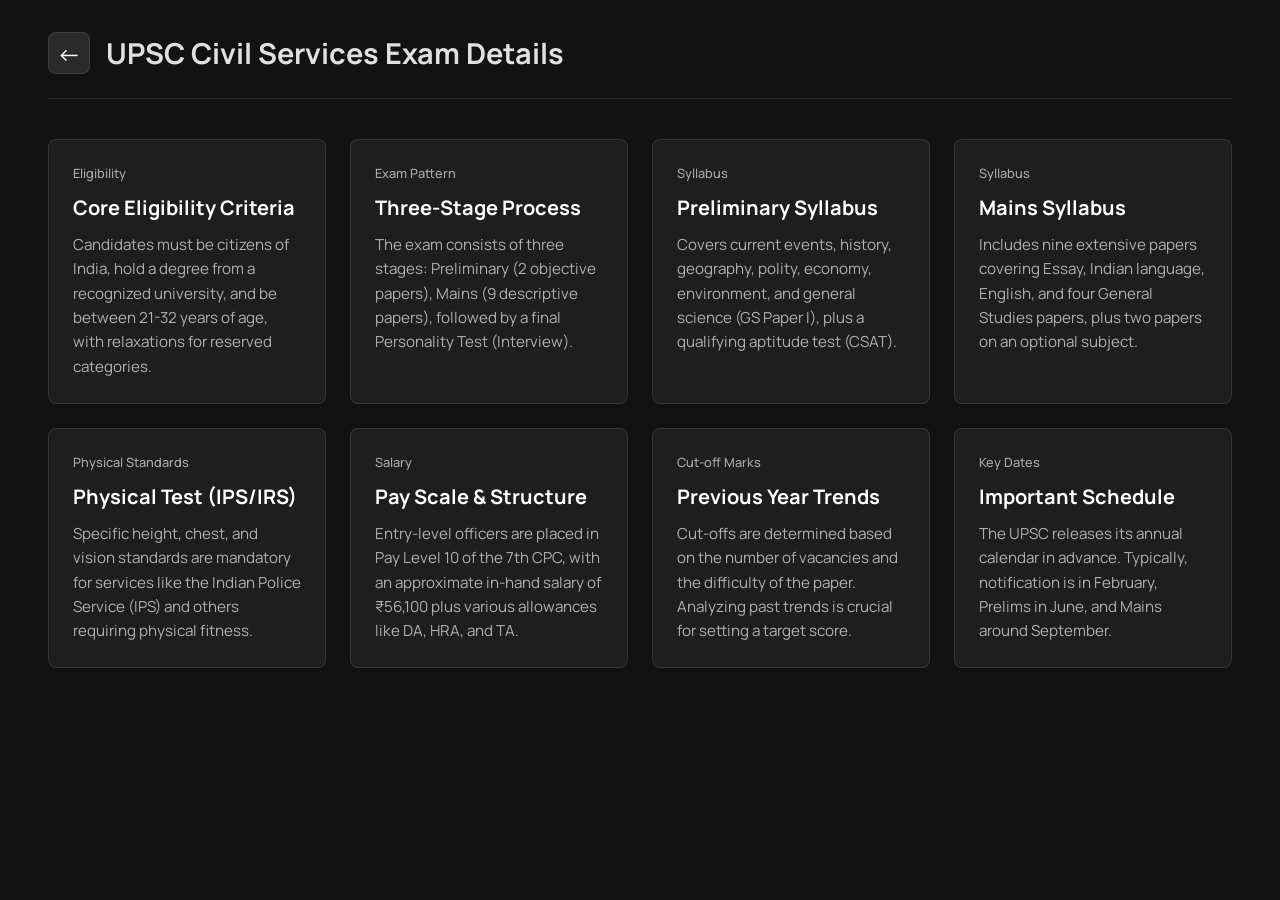
==== details.html @ 3cae5fc7 "Add details.html for UPSC Exam information This file contains the HTML structure for the UPSC Civil " ====
<!DOCTYPE html>
<html lang="en">
<head>
    <meta charset="UTF-8">
    <meta name="viewport" content="width=device-width, initial-scale=1.0">
    <title>Exam Details - GJ Terminal</title>
    <style>
        /* --- Import a modern font --- */
        @import url('https://fonts.googleapis.com/css2?family=Manrope:wght@400;500;700&display=swap');

        /* --- Global Styles & Dark Mode Background --- */
        body {
            font-family: 'Manrope', sans-serif;
            background-color: #121212; /* A slightly different dark shade */
            color: #e0e0e0;
            margin: 0;
            padding: 2rem 3rem;
        }

        /* --- Header for the details page --- */
        .details-header {
            display: flex;
            align-items: center;
            gap: 1rem;
            margin-bottom: 2.5rem;
            border-bottom: 1px solid rgba(255, 255, 255, 0.1);
            padding-bottom: 1.5rem;
        }

        .back-btn {
            background: rgba(255, 255, 255, 0.1);
            border: 1px solid rgba(255, 255, 255, 0.1);
            color: #fff;
            font-size: 1.5rem;
            border-radius: 8px;
            width: 40px;
            height: 40px;
            cursor: pointer;
            transition: background-color 0.3s ease;
            text-decoration: none; /* For the <a> tag */
            display: inline-flex;
            justify-content: center;
            align-items: center;
        }
        .back-btn:hover {
            background: rgba(255, 255, 255, 0.2);
        }

        .details-header h1 {
            margin: 0;
            font-size: 1.8rem;
        }

        /* --- NEW: Grid container for the cards --- */
        .cards-grid {
            display: grid;
            /* This creates 4 equal-width columns */
            grid-template-columns: repeat(4, 1fr);
            gap: 1.5rem; /* The space between cards */
        }

        /* --- NEW: The MDN-style Card --- */
        .info-card {
            background-color: #1e1e1e;
            border: 1px solid rgba(255, 255, 255, 0.1);
            border-radius: 8px;
            padding: 1.5rem;
            display: flex;
            flex-direction: column;
            gap: 0.75rem; /* Space between elements inside the card */
            transition: transform 0.3s ease, border-color 0.3s ease;
        }

        .info-card:hover {
            transform: translateY(-5px);
            border-color: rgba(255, 255, 255, 0.3);
        }

        /* Category tag (e.g., "Syllabus") */
        .card-category {
            font-size: 0.8rem;
            font-weight: 500;
            color: #aaa;
        }

        /* Card title */
        .card-title {
            font-size: 1.25rem;
            font-weight: 700;
            color: #fff;
            margin: 0;
        }

        /* Card description text */
        .card-description {
            font-size: 0.95rem;
            color: #b0b0b0;
            line-height: 1.6;
            margin: 0;
        }

        /* Media query for responsiveness on smaller screens */
        @media (max-width: 1200px) {
            .cards-grid {
                grid-template-columns: repeat(2, 1fr); /* 2 columns */
            }
        }
        @media (max-width: 768px) {
            .cards-grid {
                grid-template-columns: 1fr; /* 1 column */
            }
        }

    </style>
</head>
<body>

    <header class="details-header">
        <a href="index.html" class="back-btn" title="Back to Terminal">&larr;</a>
        <h1>UPSC Civil Services Exam Details</h1>
    </header>

    <main class="cards-grid">
        <div class="info-card">
            <span class="card-category">Eligibility</span>
            <h3 class="card-title">Core Eligibility Criteria</h3>
            <p class="card-description">Candidates must be citizens of India, hold a degree from a recognized university, and be between 21-32 years of age, with relaxations for reserved categories.</p>
        </div>
        <div class="info-card">
            <span class="card-category">Exam Pattern</span>
            <h3 class="card-title">Three-Stage Process</h3>
            <p class="card-description">The exam consists of three stages: Preliminary (2 objective papers), Mains (9 descriptive papers), followed by a final Personality Test (Interview).</p>
        </div>
        <div class="info-card">
            <span class="card-category">Syllabus</span>
            <h3 class="card-title">Preliminary Syllabus</h3>
            <p class="card-description">Covers current events, history, geography, polity, economy, environment, and general science (GS Paper I), plus a qualifying aptitude test (CSAT).</p>
        </div>
        <div class="info-card">
            <span class="card-category">Syllabus</span>
            <h3 class="card-title">Mains Syllabus</h3>
            <p class="card-description">Includes nine extensive papers covering Essay, Indian language, English, and four General Studies papers, plus two papers on an optional subject.</p>
        </div>

        <div class="info-card">
            <span class="card-category">Physical Standards</span>
            <h3 class="card-title">Physical Test (IPS/IRS)</h3>
            <p class="card-description">Specific height, chest, and vision standards are mandatory for services like the Indian Police Service (IPS) and others requiring physical fitness.</p>
        </div>
        <div class="info-card">
            <span class="card-category">Salary</span>
            <h3 class="card-title">Pay Scale & Structure</h3>
            <p class="card-description">Entry-level officers are placed in Pay Level 10 of the 7th CPC, with an approximate in-hand salary of ₹56,100 plus various allowances like DA, HRA, and TA.</p>
        </div>
        <div class="info-card">
            <span class="card-category">Cut-off Marks</span>
            <h3 class="card-title">Previous Year Trends</h3>
            <p class="card-description">Cut-offs are determined based on the number of vacancies and the difficulty of the paper. Analyzing past trends is crucial for setting a target score.</p>
        </div>
        <div class="info-card">
            <span class="card-category">Key Dates</span>
            <h3 class="card-title">Important Schedule</h3>
            <p class="card-description">The UPSC releases its annual calendar in advance. Typically, notification is in February, Prelims in June, and Mains around September.</p>
        </div>
    </main>

    <script>
        // --- SCRIPT FOR KEYBOARD SCROLLING ---
        document.addEventListener('keydown', function(event) {
            const verticalScrollAmount = 150; // Pixels to scroll up/down

            switch (event.key) {
                case 'ArrowUp':
                    event.preventDefault();
                    // Scroll the entire window up
                    window.scrollBy({ top: -verticalScrollAmount, behavior: 'smooth' });
                    break;
                case 'ArrowDown':
                    event.preventDefault();
                    // Scroll the entire window down
                    window.scrollBy({ top: verticalScrollAmount, behavior: 'smooth' });
                    break;
            }
        });
    </script>

</body>
</html>
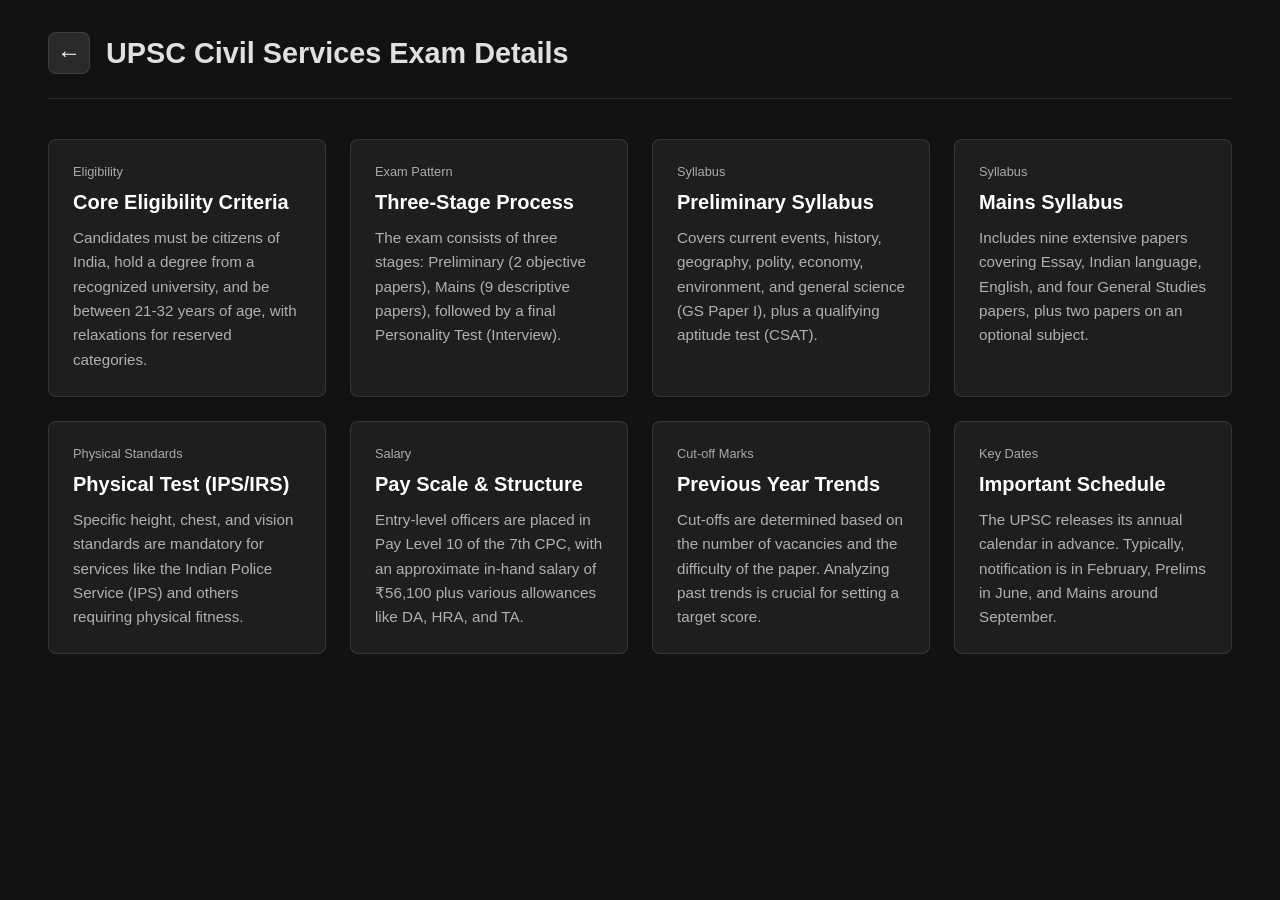
==== commit c55fbbc7: "Add security enhancements, comprehensive README, and GitHub Pages deployment Co-authored-by: anacond" ====
--- a/details.html
+++ b/details.html
@@ -3,6 +3,11 @@
 <head>
     <meta charset="UTF-8">
     <meta name="viewport" content="width=device-width, initial-scale=1.0">
+    <meta http-equiv="X-Content-Type-Options" content="nosniff">
+    <meta http-equiv="X-Frame-Options" content="DENY">
+    <meta http-equiv="X-XSS-Protection" content="1; mode=block">
+    <meta name="referrer" content="strict-origin-when-cross-origin">
+    <meta http-equiv="Content-Security-Policy" content="default-src 'self'; style-src 'self' 'unsafe-inline' https://fonts.googleapis.com; font-src 'self' https://fonts.gstatic.com; script-src 'self' 'unsafe-inline'; img-src 'self' data:;">
     <title>Exam Details - GJ Terminal</title>
     <style>
         /* --- Import a modern font --- */
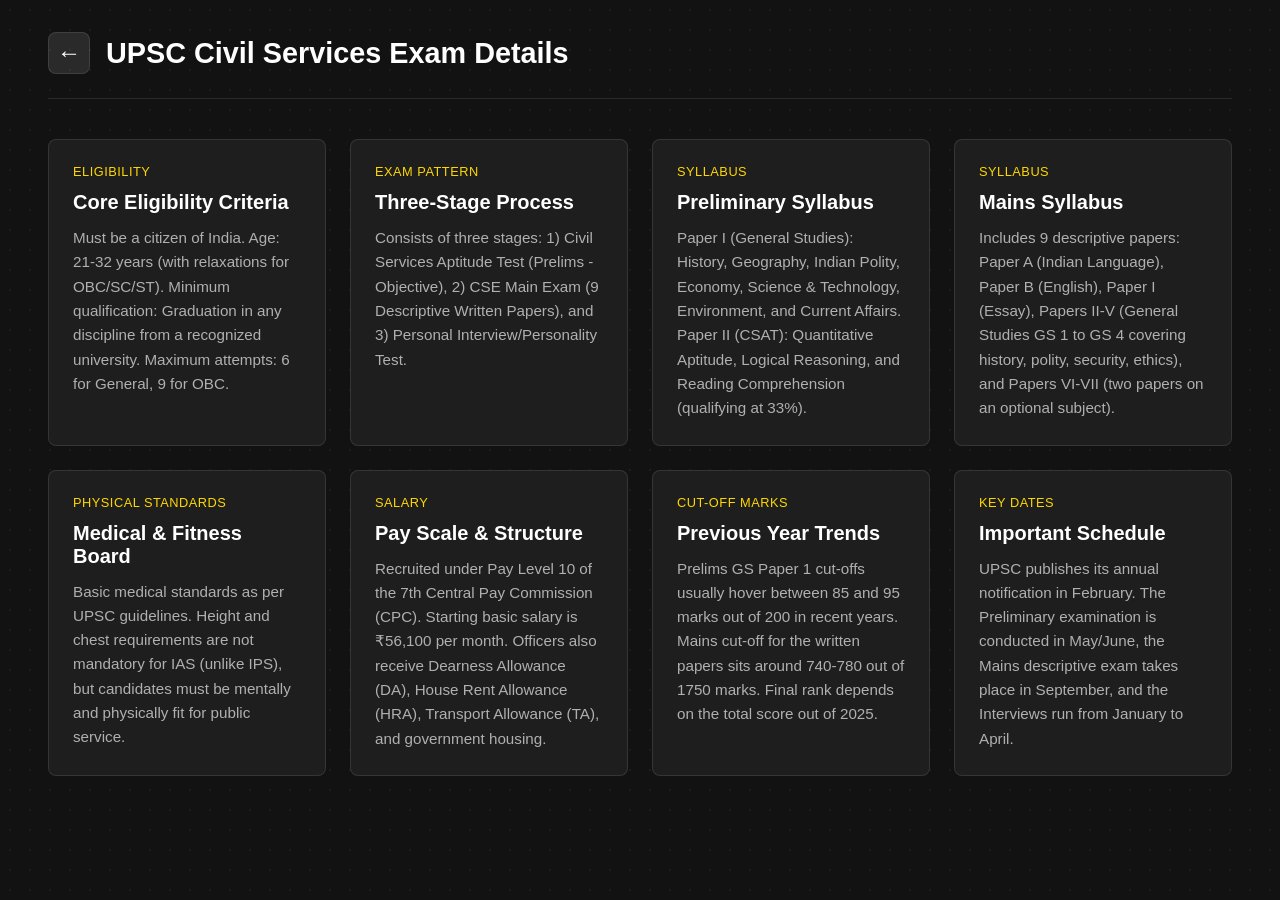
==== commit c44c864a: "Refactor and secure project, separate CSS/JS, and implement dynamic real data pages Co-authored-by: " ====
--- a/details.html
+++ b/details.html
@@ -7,116 +7,9 @@
     <meta http-equiv="X-Frame-Options" content="DENY">
     <meta http-equiv="X-XSS-Protection" content="1; mode=block">
     <meta name="referrer" content="strict-origin-when-cross-origin">
-    <meta http-equiv="Content-Security-Policy" content="default-src 'self'; style-src 'self' 'unsafe-inline' https://fonts.googleapis.com; font-src 'self' https://fonts.gstatic.com; script-src 'self' 'unsafe-inline'; img-src 'self' data:;">
+    <meta http-equiv="Content-Security-Policy" content="default-src 'self'; style-src 'self' https://fonts.googleapis.com; font-src 'self' https://fonts.gstatic.com; script-src 'self'; img-src 'self' data:;">
     <title>Exam Details - GJ Terminal</title>
-    <style>
-        /* --- Import a modern font --- */
-        @import url('https://fonts.googleapis.com/css2?family=Manrope:wght@400;500;700&display=swap');
-
-        /* --- Global Styles & Dark Mode Background --- */
-        body {
-            font-family: 'Manrope', sans-serif;
-            background-color: #121212; /* A slightly different dark shade */
-            color: #e0e0e0;
-            margin: 0;
-            padding: 2rem 3rem;
-        }
-
-        /* --- Header for the details page --- */
-        .details-header {
-            display: flex;
-            align-items: center;
-            gap: 1rem;
-            margin-bottom: 2.5rem;
-            border-bottom: 1px solid rgba(255, 255, 255, 0.1);
-            padding-bottom: 1.5rem;
-        }
-
-        .back-btn {
-            background: rgba(255, 255, 255, 0.1);
-            border: 1px solid rgba(255, 255, 255, 0.1);
-            color: #fff;
-            font-size: 1.5rem;
-            border-radius: 8px;
-            width: 40px;
-            height: 40px;
-            cursor: pointer;
-            transition: background-color 0.3s ease;
-            text-decoration: none; /* For the <a> tag */
-            display: inline-flex;
-            justify-content: center;
-            align-items: center;
-        }
-        .back-btn:hover {
-            background: rgba(255, 255, 255, 0.2);
-        }
-
-        .details-header h1 {
-            margin: 0;
-            font-size: 1.8rem;
-        }
-
-        /* --- NEW: Grid container for the cards --- */
-        .cards-grid {
-            display: grid;
-            /* This creates 4 equal-width columns */
-            grid-template-columns: repeat(4, 1fr);
-            gap: 1.5rem; /* The space between cards */
-        }
-
-        /* --- NEW: The MDN-style Card --- */
-        .info-card {
-            background-color: #1e1e1e;
-            border: 1px solid rgba(255, 255, 255, 0.1);
-            border-radius: 8px;
-            padding: 1.5rem;
-            display: flex;
-            flex-direction: column;
-            gap: 0.75rem; /* Space between elements inside the card */
-            transition: transform 0.3s ease, border-color 0.3s ease;
-        }
-
-        .info-card:hover {
-            transform: translateY(-5px);
-            border-color: rgba(255, 255, 255, 0.3);
-        }
-
-        /* Category tag (e.g., "Syllabus") */
-        .card-category {
-            font-size: 0.8rem;
-            font-weight: 500;
-            color: #aaa;
-        }
-
-        /* Card title */
-        .card-title {
-            font-size: 1.25rem;
-            font-weight: 700;
-            color: #fff;
-            margin: 0;
-        }
-
-        /* Card description text */
-        .card-description {
-            font-size: 0.95rem;
-            color: #b0b0b0;
-            line-height: 1.6;
-            margin: 0;
-        }
-
-        /* Media query for responsiveness on smaller screens */
-        @media (max-width: 1200px) {
-            .cards-grid {
-                grid-template-columns: repeat(2, 1fr); /* 2 columns */
-            }
-        }
-        @media (max-width: 768px) {
-            .cards-grid {
-                grid-template-columns: 1fr; /* 1 column */
-            }
-        }
-
-    </style>
+    <link rel="stylesheet" href="css/details.css">
 </head>
 <body>
 
@@ -169,25 +62,6 @@
         </div>
     </main>
 
-    <script>
-        // --- SCRIPT FOR KEYBOARD SCROLLING ---
-        document.addEventListener('keydown', function(event) {
-            const verticalScrollAmount = 150; // Pixels to scroll up/down
-
-            switch (event.key) {
-                case 'ArrowUp':
-                    event.preventDefault();
-                    // Scroll the entire window up
-                    window.scrollBy({ top: -verticalScrollAmount, behavior: 'smooth' });
-                    break;
-                case 'ArrowDown':
-                    event.preventDefault();
-                    // Scroll the entire window down
-                    window.scrollBy({ top: verticalScrollAmount, behavior: 'smooth' });
-                    break;
-            }
-        });
-    </script>
-
+    <script src="js/details.js"></script>
 </body>
 </html>
--- a/css/details.css
+++ b/css/details.css
@@ -0,0 +1,109 @@
+/* --- Import a modern font --- */
+@import url('https://fonts.googleapis.com/css2?family=Manrope:wght@400;500;700&display=swap');
+
+/* --- Global Styles & Dark Mode Background --- */
+body {
+    font-family: 'Manrope', sans-serif;
+    background-color: #121212; /* Slightly different dark shade */
+    color: #e0e0e0;
+    margin: 0;
+    padding: 2rem 3rem;
+    background-image: radial-gradient(rgba(255, 255, 255, 0.05) 1px, transparent 1px);
+    background-size: 20px 20px;
+}
+
+/* --- Header for the details page --- */
+.details-header {
+    display: flex;
+    align-items: center;
+    gap: 1rem;
+    margin-bottom: 2.5rem;
+    border-bottom: 1px solid rgba(255, 255, 255, 0.1);
+    padding-bottom: 1.5rem;
+}
+
+.back-btn {
+    background: rgba(255, 255, 255, 0.1);
+    border: 1px solid rgba(255, 255, 255, 0.1);
+    color: #fff;
+    font-size: 1.5rem;
+    border-radius: 8px;
+    width: 40px;
+    height: 40px;
+    cursor: pointer;
+    transition: background-color 0.3s ease;
+    text-decoration: none; /* For the <a> tag */
+    display: inline-flex;
+    justify-content: center;
+    align-items: center;
+}
+.back-btn:hover {
+    background: rgba(255, 255, 255, 0.2);
+}
+
+.details-header h1 {
+    margin: 0;
+    font-size: 1.8rem;
+    color: #ffffff;
+}
+
+/* --- Grid container for the cards --- */
+.cards-grid {
+    display: grid;
+    grid-template-columns: repeat(4, 1fr);
+    gap: 1.5rem;
+}
+
+/* --- The MDN-style Card --- */
+.info-card {
+    background-color: #1e1e1e;
+    border: 1px solid rgba(255, 255, 255, 0.1);
+    border-radius: 8px;
+    padding: 1.5rem;
+    display: flex;
+    flex-direction: column;
+    gap: 0.75rem;
+    transition: transform 0.3s ease, border-color 0.3s ease;
+}
+
+.info-card:hover {
+    transform: translateY(-5px);
+    border-color: rgba(255, 215, 0, 0.3); /* Match golden theme subtly */
+}
+
+/* Category tag (e.g., "Syllabus") */
+.card-category {
+    font-size: 0.8rem;
+    font-weight: 500;
+    color: #FFD700; /* Use gold for categories to pop! */
+    text-transform: uppercase;
+    letter-spacing: 0.5px;
+}
+
+/* Card title */
+.card-title {
+    font-size: 1.25rem;
+    font-weight: 700;
+    color: #fff;
+    margin: 0;
+}
+
+/* Card description text */
+.card-description {
+    font-size: 0.95rem;
+    color: #b0b0b0;
+    line-height: 1.6;
+    margin: 0;
+}
+
+/* Media query for responsiveness on smaller screens */
+@media (max-width: 1200px) {
+    .cards-grid {
+        grid-template-columns: repeat(2, 1fr);
+    }
+}
+@media (max-width: 768px) {
+    .cards-grid {
+        grid-template-columns: 1fr;
+    }
+}
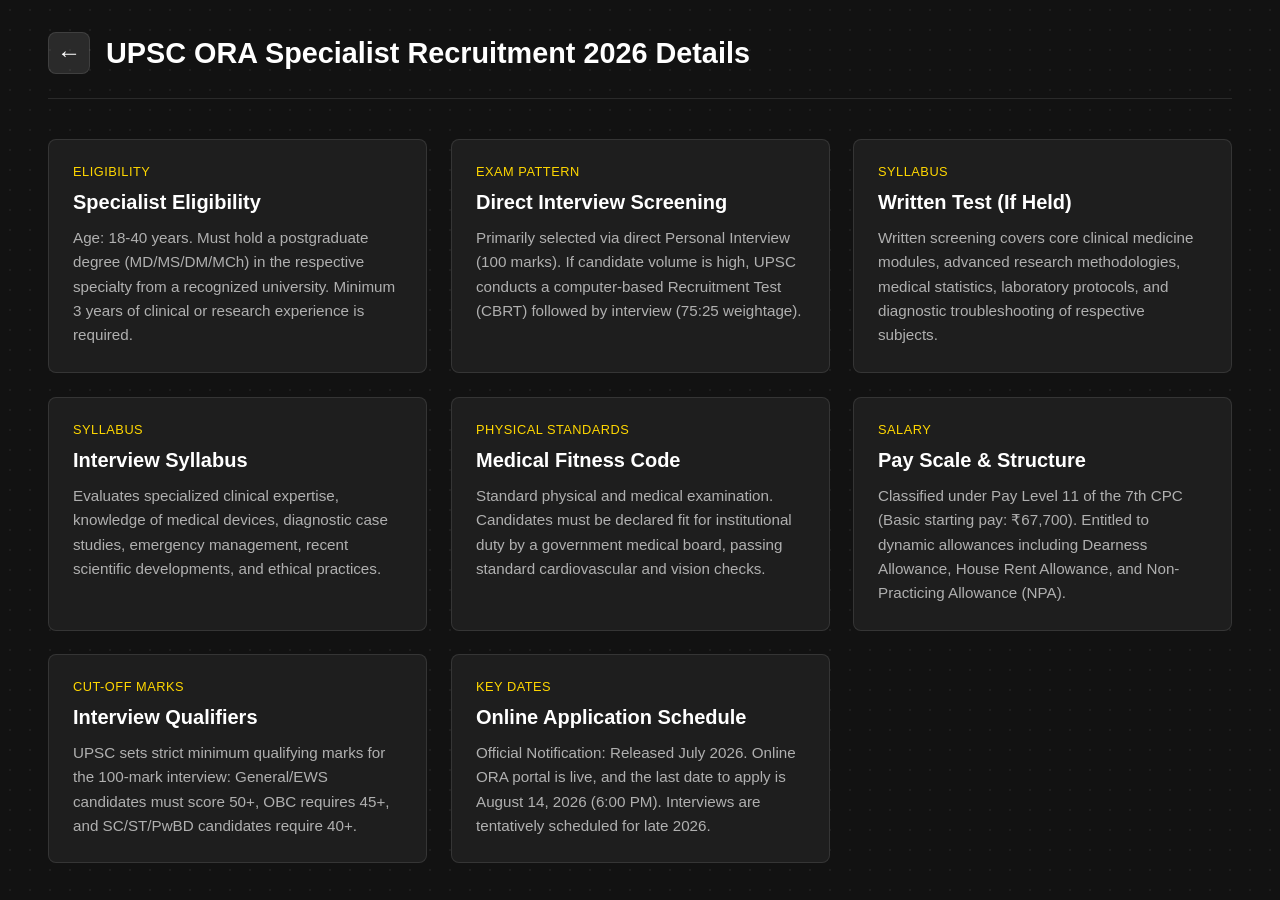
==== commit 5b2c7e66: "Implement global search overlay autocomplete suggestions and dynamic real-world active jobs database" ====
--- a/details.html
+++ b/details.html
@@ -62,6 +62,15 @@
         </div>
     </main>
 
+    <div class="search-overlay" id="searchOverlay">
+        <div class="search-modal">
+            <input type="text" id="searchInput" placeholder="Search through active Central & Rajasthan posts...">
+            <div id="searchResults" class="search-results"></div>
+        </div>
+    </div>
+
+    <!-- Unified Search Overlay handler first, then dynamic detail population -->
+    <script src="js/dashboard.js"></script>
     <script src="js/details.js"></script>
 </body>
 </html>
--- a/css/details.css
+++ b/css/details.css
@@ -10,6 +10,9 @@
     padding: 2rem 3rem;
     background-image: radial-gradient(rgba(255, 255, 255, 0.05) 1px, transparent 1px);
     background-size: 20px 20px;
+    -webkit-font-smoothing: antialiased;
+    -moz-osx-font-smoothing: grayscale;
+    text-rendering: optimizeLegibility;
 }
 
 /* --- Header for the details page --- */
@@ -31,7 +34,7 @@
     width: 40px;
     height: 40px;
     cursor: pointer;
-    transition: background-color 0.3s ease;
+    transition: background-color 0.2s ease, transform 0.2s ease;
     text-decoration: none; /* For the <a> tag */
     display: inline-flex;
     justify-content: center;
@@ -39,6 +42,7 @@
 }
 .back-btn:hover {
     background: rgba(255, 255, 255, 0.2);
+    transform: translateX(-2px);
 }
 
 .details-header h1 {
@@ -63,7 +67,8 @@
     display: flex;
     flex-direction: column;
     gap: 0.75rem;
-    transition: transform 0.3s ease, border-color 0.3s ease;
+    transition: transform 0.25s cubic-bezier(0.4, 0, 0.2, 1), border-color 0.25s ease;
+    will-change: transform, border-color; /* Promotes card movements to GPU compositor */
 }
 
 .info-card:hover {
@@ -75,7 +80,7 @@
 .card-category {
     font-size: 0.8rem;
     font-weight: 500;
-    color: #FFD700; /* Use gold for categories to pop! */
+    color: #FFD700; /* Use gold for categories to pop */
     text-transform: uppercase;
     letter-spacing: 0.5px;
 }
@@ -96,14 +101,173 @@
     margin: 0;
 }
 
-/* Media query for responsiveness on smaller screens */
+/* --- Styles for the Search Bar Overlay --- */
+.search-overlay {
+    position: fixed;
+    top: 0;
+    left: 0;
+    width: 100%;
+    height: 100%;
+    background: rgba(0, 0, 0, 0.8);
+    backdrop-filter: blur(8px);
+    -webkit-backdrop-filter: blur(8px);
+    display: flex;
+    justify-content: center;
+    align-items: flex-start;
+    padding-top: 15vh;
+    z-index: 2000;
+    opacity: 0;
+    visibility: hidden;
+    transition: opacity 0.25s cubic-bezier(0.4, 0, 0.2, 1), visibility 0.25s ease;
+    will-change: opacity, visibility;
+}
+.search-overlay.visible {
+    opacity: 1;
+    visibility: visible;
+}
+.search-overlay.visible .search-modal {
+    transform: scale(1);
+}
+.search-modal {
+    width: 100%;
+    max-width: 700px;
+    padding: 0 1.5rem;
+    box-sizing: border-box;
+    transform: scale(0.95);
+    transition: transform 0.25s cubic-bezier(0.4, 0, 0.2, 1);
+    will-change: transform;
+    display: flex;
+    flex-direction: column;
+}
+#searchInput {
+    width: 100%;
+    padding: 18px 24px;
+    font-size: 1.2rem;
+    font-family: 'Manrope', sans-serif;
+    background-color: #1e1e1e;
+    color: #e0e0e0;
+    border: 1px solid #444;
+    border-radius: 10px;
+    outline: none;
+    box-sizing: border-box;
+    transition: border-color 0.3s ease, box-shadow 0.3s ease;
+}
+#searchInput:focus {
+    border-color: #FFD700;
+    box-shadow: 0 0 25px rgba(255, 215, 0, 0.4), 0 0 10px rgba(255, 215, 0, 0.3);
+}
+
+/* --- Search Autocomplete Results Container --- */
+.search-results {
+    background-color: #1a1a1c;
+    border: 1px solid rgba(255, 215, 0, 0.2);
+    border-radius: 10px;
+    max-height: 350px;
+    overflow-y: auto;
+    margin-top: 8px;
+    box-shadow: 0 10px 30px rgba(0, 0, 0, 0.5);
+    display: none; /* Controlled dynamically by JS */
+}
+.search-results-item {
+    padding: 14px 20px;
+    cursor: pointer;
+    border-bottom: 1px solid rgba(255, 255, 255, 0.05);
+    transition: background-color 0.2s ease, color 0.2s ease;
+    color: #e0e0e0;
+    text-align: left;
+    display: flex;
+    flex-direction: column;
+    gap: 4px;
+}
+.search-results-item:hover {
+    background-color: rgba(255, 215, 0, 0.08);
+}
+.search-results-title {
+    font-size: 1rem;
+    font-weight: 700;
+    color: #ffffff;
+    transition: color 0.2s ease;
+}
+.search-results-item:hover .search-results-title {
+    color: #FFD700;
+}
+.search-results-meta {
+    font-size: 0.8rem;
+    color: #aaa;
+}
+.search-results-item:last-child {
+    border-bottom: none;
+}
+
+/* --- RESPONSIVE MEDIA OVERRIDES (Optimizations for mobile and tablet displays) --- */
+
+/* Medium Screens (Desktops & Large Tablets) */
+@media (max-width: 1400px) {
+    .cards-grid {
+        grid-template-columns: repeat(3, 1fr);
+    }
+}
+
 @media (max-width: 1200px) {
     .cards-grid {
         grid-template-columns: repeat(2, 1fr);
     }
 }
+
+/* Portrait & Landscape Smartphones */
 @media (max-width: 768px) {
+    body {
+        padding: 1rem 1rem;
+        background-size: 15px 15px;
+    }
+    .details-header {
+        flex-direction: row;
+        align-items: center;
+        gap: 0.75rem;
+        margin-bottom: 1.5rem;
+        padding-bottom: 1rem;
+    }
+    .details-header h1 {
+        font-size: 1.3rem;
+    }
+    .back-btn {
+        width: 36px;
+        height: 36px;
+        font-size: 1.2rem;
+        border-radius: 6px;
+    }
     .cards-grid {
         grid-template-columns: 1fr;
-    }
-}
+        gap: 1rem;
+    }
+    .info-card {
+        padding: 1.2rem;
+        gap: 0.5rem;
+    }
+    .card-title {
+        font-size: 1.1rem;
+    }
+    .card-description {
+        font-size: 0.85rem;
+        line-height: 1.5;
+    }
+    #searchInput {
+        padding: 14px 18px;
+        font-size: 1rem;
+    }
+}
+
+/* Landscape Phones specifically */
+@media (max-width: 900px) and (orientation: landscape) {
+    .cards-grid {
+        grid-template-columns: repeat(2, 1fr);
+    }
+}
+
+/* Ultra-Wide Screen Constraints */
+@media (min-width: 1920px) {
+    body {
+        max-width: 1600px;
+        margin: 0 auto;
+    }
+}
